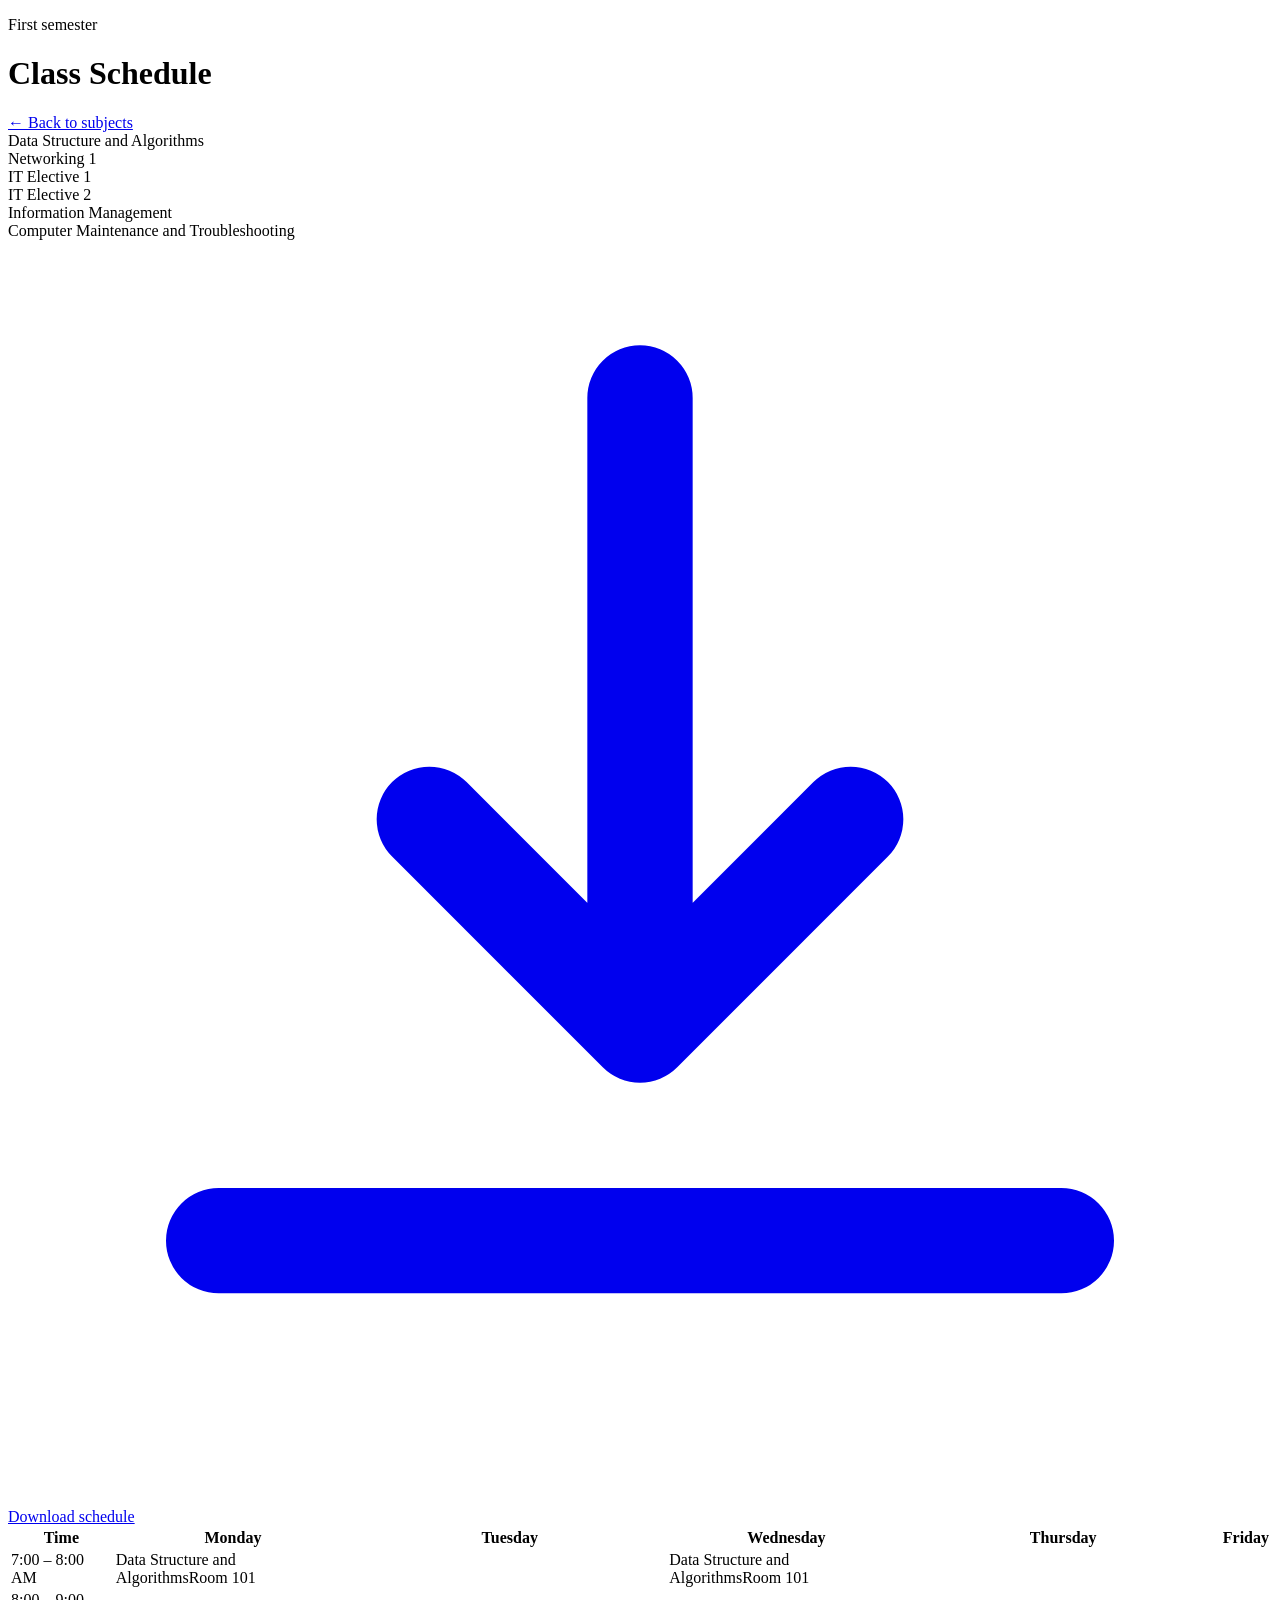
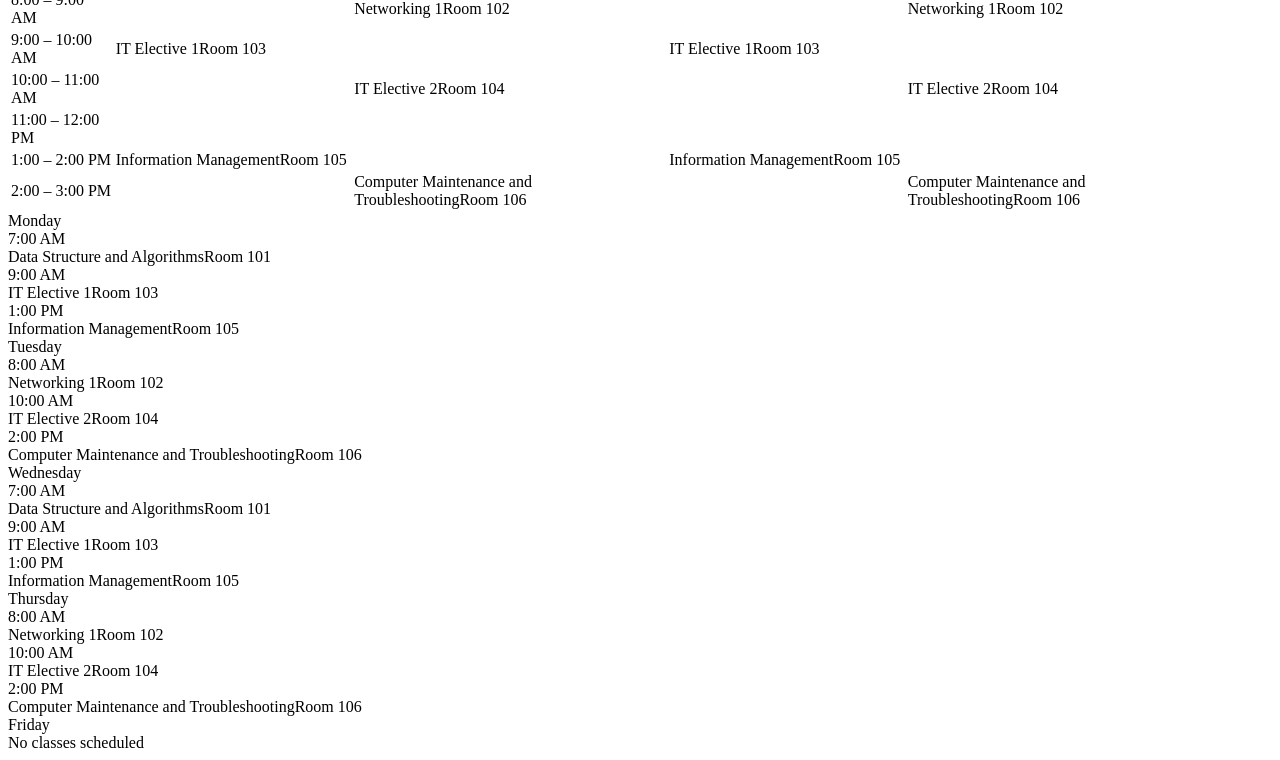
==== schedule.html @ fa20d4e5 "Add Google Fonts link to schedule.html" ====
<!DOCTYPE html>
<html lang="en">
<head>
<meta charset="UTF-8">
<meta name="viewport" content="width=device-width, initial-scale=1">
<title>Class Schedule</title>
  <link href="https://fonts.googleapis.com/css2?family=Bebas+Neue&family=VT323&display=swap" rel="stylesheet">
</head>
<body>

<div class="wrap">

  <div class="header">
    <div>
      <p class="eyebrow">First semester</p>
      <h1>Class Schedule</h1>
    </div>
    <a href="second-semester.html" class="back-link">← Back to subjects</a>
  </div>

  <div class="legend">
    <div class="legend-item"><span class="legend-swatch" style="background:#3E6FD9;"></span>Data Structure and Algorithms</div>
    <div class="legend-item"><span class="legend-swatch" style="background:#3F8F5C;"></span>Networking 1</div>
    <div class="legend-item"><span class="legend-swatch" style="background:#C2562B;"></span>IT Elective 1</div>
    <div class="legend-item"><span class="legend-swatch" style="background:#A4344A;"></span>IT Elective 2</div>
    <div class="legend-item"><span class="legend-swatch" style="background:#8A6D1F;"></span>Information Management</div>
    <div class="legend-item"><span class="legend-swatch" style="background:#6A4FB6;"></span>Computer Maintenance and Troubleshooting</div>
  </div>

  <a href="images/schedule.png" download class="btn-download btn-download-below">
    <svg viewBox="0 0 24 24" fill="none" stroke="currentColor" stroke-width="2">
      <path d="M12 3v12m0 0l-4-4m4 4l4-4M4 19h16" stroke-linecap="round" stroke-linejoin="round"/>
    </svg>
    Download schedule
  </a>

  <!-- ============ DESKTOP / TABLET: grid table ============ -->
  <div class="schedule-card desktop-schedule">
    <div class="schedule-scroll">
      <table class="schedule">
        <thead>
          <tr>
            <th>Time</th>
            <th>Monday</th>
            <th>Tuesday</th>
            <th>Wednesday</th>
            <th>Thursday</th>
            <th>Friday</th>
          </tr>
        </thead>
        <tbody>

          <tr>
            <td>7:00 – 8:00 AM</td>
            <td><div class="slot" style="--slot-color:rgba(62,111,217,0.12); --slot-border:#3E6FD9;"><span class="slot-name">Data Structure and Algorithms</span><span class="slot-room">Room 101</span></div></td>
            <td></td>
            <td><div class="slot" style="--slot-color:rgba(62,111,217,0.12); --slot-border:#3E6FD9;"><span class="slot-name">Data Structure and Algorithms</span><span class="slot-room">Room 101</span></div></td>
            <td></td>
            <td></td>
          </tr>

          <tr>
            <td>8:00 – 9:00 AM</td>
            <td></td>
            <td><div class="slot" style="--slot-color:rgba(63,143,92,0.12); --slot-border:#3F8F5C;"><span class="slot-name">Networking 1</span><span class="slot-room">Room 102</span></div></td>
            <td></td>
            <td><div class="slot" style="--slot-color:rgba(63,143,92,0.12); --slot-border:#3F8F5C;"><span class="slot-name">Networking 1</span><span class="slot-room">Room 102</span></div></td>
            <td></td>
          </tr>

          <tr>
            <td>9:00 – 10:00 AM</td>
            <td><div class="slot" style="--slot-color:rgba(194,86,43,0.12); --slot-border:#C2562B;"><span class="slot-name">IT Elective 1</span><span class="slot-room">Room 103</span></div></td>
            <td></td>
            <td><div class="slot" style="--slot-color:rgba(194,86,43,0.12); --slot-border:#C2562B;"><span class="slot-name">IT Elective 1</span><span class="slot-room">Room 103</span></div></td>
            <td></td>
            <td></td>
          </tr>

          <tr>
            <td>10:00 – 11:00 AM</td>
            <td></td>
            <td><div class="slot" style="--slot-color:rgba(164,52,74,0.12); --slot-border:#A4344A;"><span class="slot-name">IT Elective 2</span><span class="slot-room">Room 104</span></div></td>
            <td></td>
            <td><div class="slot" style="--slot-color:rgba(164,52,74,0.12); --slot-border:#A4344A;"><span class="slot-name">IT Elective 2</span><span class="slot-room">Room 104</span></div></td>
            <td></td>
          </tr>

          <tr>
            <td>11:00 – 12:00 PM</td>
            <td></td><td></td><td></td><td></td><td></td>
          </tr>

          <tr>
            <td>1:00 – 2:00 PM</td>
            <td><div class="slot" style="--slot-color:rgba(138,109,31,0.12); --slot-border:#8A6D1F;"><span class="slot-name">Information Management</span><span class="slot-room">Room 105</span></div></td>
            <td></td>
            <td><div class="slot" style="--slot-color:rgba(138,109,31,0.12); --slot-border:#8A6D1F;"><span class="slot-name">Information Management</span><span class="slot-room">Room 105</span></div></td>
            <td></td>
            <td></td>
          </tr>

          <tr>
            <td>2:00 – 3:00 PM</td>
            <td></td>
            <td><div class="slot" style="--slot-color:rgba(106,79,182,0.12); --slot-border:#6A4FB6;"><span class="slot-name">Computer Maintenance and Troubleshooting</span><span class="slot-room">Room 106</span></div></td>
            <td></td>
            <td><div class="slot" style="--slot-color:rgba(106,79,182,0.12); --slot-border:#6A4FB6;"><span class="slot-name">Computer Maintenance and Troubleshooting</span><span class="slot-room">Room 106</span></div></td>
            <td></td>
          </tr>

        </tbody>
      </table>
    </div>
  </div>

  <!-- ============ MOBILE: stacked day cards ============ -->
  <div class="mobile-schedule">

    <div class="day-card">
      <div class="day-card-header">Monday</div>
      <div class="day-card-body">
        <div class="day-slot-row">
          <span class="day-slot-time">7:00 AM</span>
          <div class="slot" style="--slot-color:rgba(62,111,217,0.12); --slot-border:#3E6FD9;"><span class="slot-name">Data Structure and Algorithms</span><span class="slot-room">Room 101</span></div>
        </div>
        <div class="day-slot-row">
          <span class="day-slot-time">9:00 AM</span>
          <div class="slot" style="--slot-color:rgba(194,86,43,0.12); --slot-border:#C2562B;"><span class="slot-name">IT Elective 1</span><span class="slot-room">Room 103</span></div>
        </div>
        <div class="day-slot-row">
          <span class="day-slot-time">1:00 PM</span>
          <div class="slot" style="--slot-color:rgba(138,109,31,0.12); --slot-border:#8A6D1F;"><span class="slot-name">Information Management</span><span class="slot-room">Room 105</span></div>
        </div>
      </div>
    </div>

    <div class="day-card">
      <div class="day-card-header">Tuesday</div>
      <div class="day-card-body">
        <div class="day-slot-row">
          <span class="day-slot-time">8:00 AM</span>
          <div class="slot" style="--slot-color:rgba(63,143,92,0.12); --slot-border:#3F8F5C;"><span class="slot-name">Networking 1</span><span class="slot-room">Room 102</span></div>
        </div>
        <div class="day-slot-row">
          <span class="day-slot-time">10:00 AM</span>
          <div class="slot" style="--slot-color:rgba(164,52,74,0.12); --slot-border:#A4344A;"><span class="slot-name">IT Elective 2</span><span class="slot-room">Room 104</span></div>
        </div>
        <div class="day-slot-row">
          <span class="day-slot-time">2:00 PM</span>
          <div class="slot" style="--slot-color:rgba(106,79,182,0.12); --slot-border:#6A4FB6;"><span class="slot-name">Computer Maintenance and Troubleshooting</span><span class="slot-room">Room 106</span></div>
        </div>
      </div>
    </div>

    <div class="day-card">
      <div class="day-card-header">Wednesday</div>
      <div class="day-card-body">
        <div class="day-slot-row">
          <span class="day-slot-time">7:00 AM</span>
          <div class="slot" style="--slot-color:rgba(62,111,217,0.12); --slot-border:#3E6FD9;"><span class="slot-name">Data Structure and Algorithms</span><span class="slot-room">Room 101</span></div>
        </div>
        <div class="day-slot-row">
          <span class="day-slot-time">9:00 AM</span>
          <div class="slot" style="--slot-color:rgba(194,86,43,0.12); --slot-border:#C2562B;"><span class="slot-name">IT Elective 1</span><span class="slot-room">Room 103</span></div>
        </div>
        <div class="day-slot-row">
          <span class="day-slot-time">1:00 PM</span>
          <div class="slot" style="--slot-color:rgba(138,109,31,0.12); --slot-border:#8A6D1F;"><span class="slot-name">Information Management</span><span class="slot-room">Room 105</span></div>
        </div>
      </div>
    </div>

    <div class="day-card">
      <div class="day-card-header">Thursday</div>
      <div class="day-card-body">
        <div class="day-slot-row">
          <span class="day-slot-time">8:00 AM</span>
          <div class="slot" style="--slot-color:rgba(63,143,92,0.12); --slot-border:#3F8F5C;"><span class="slot-name">Networking 1</span><span class="slot-room">Room 102</span></div>
        </div>
        <div class="day-slot-row">
          <span class="day-slot-time">10:00 AM</span>
          <div class="slot" style="--slot-color:rgba(164,52,74,0.12); --slot-border:#A4344A;"><span class="slot-name">IT Elective 2</span><span class="slot-room">Room 104</span></div>
        </div>
        <div class="day-slot-row">
          <span class="day-slot-time">2:00 PM</span>
          <div class="slot" style="--slot-color:rgba(106,79,182,0.12); --slot-border:#6A4FB6;"><span class="slot-name">Computer Maintenance and Troubleshooting</span><span class="slot-room">Room 106</span></div>
        </div>
      </div>
    </div>

    <div class="day-card">
      <div class="day-card-header">Friday</div>
      <div class="day-card-body">
        <div class="day-empty">No classes scheduled</div>
      </div>
    </div>

  </div>

</div>

</body>
</html>
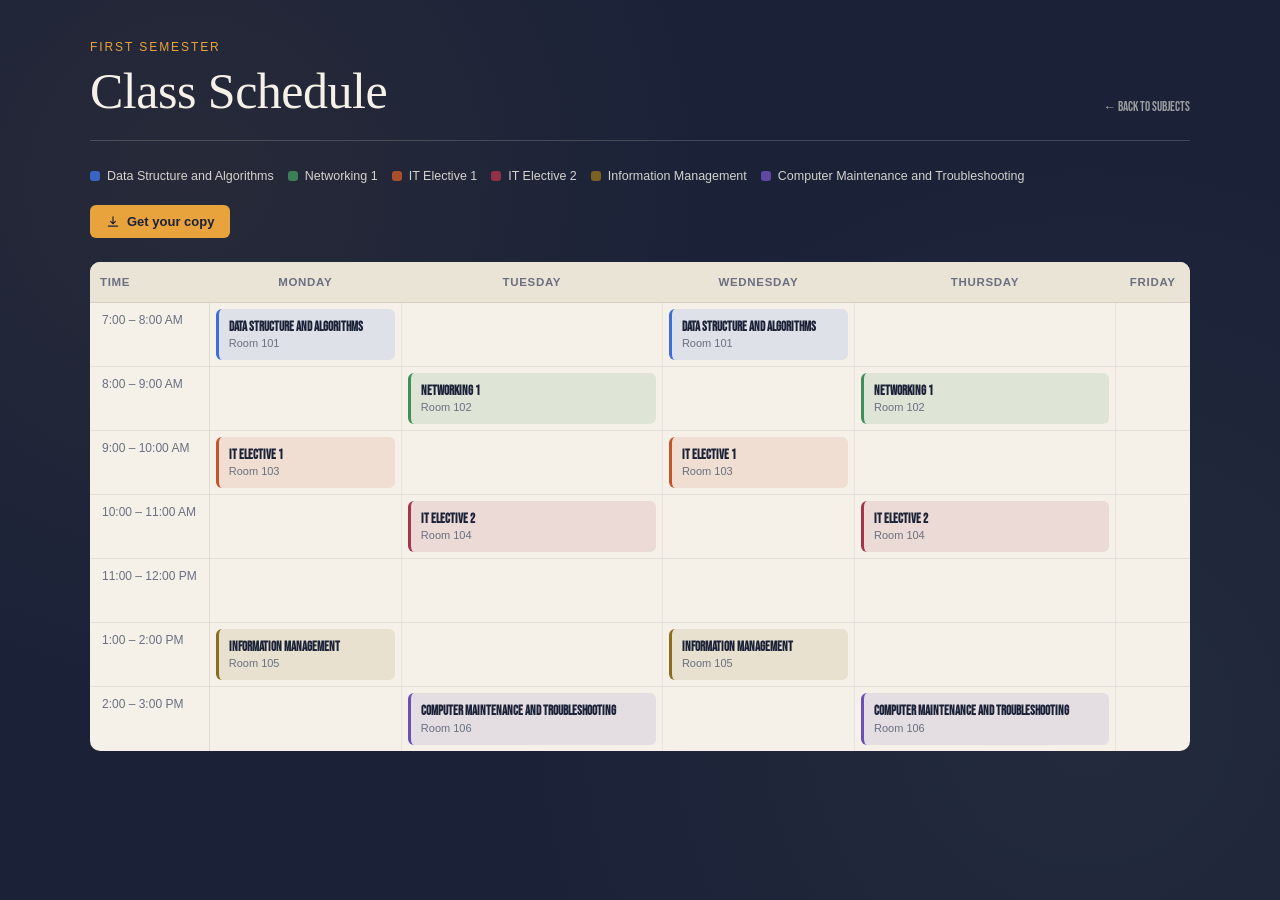
==== commit 8ca68d8e: "Change font family of back link in schedule.html Updated the font family of the back link in the sch" ====
--- a/schedule.html
+++ b/schedule.html
@@ -5,6 +5,7 @@
 <meta name="viewport" content="width=device-width, initial-scale=1">
 <title>Class Schedule</title>
   <link href="https://fonts.googleapis.com/css2?family=Bebas+Neue&family=VT323&display=swap" rel="stylesheet">
+  <link rel="stylesheet" href="schedule.css">
 </head>
 <body>
 
@@ -13,9 +14,9 @@
   <div class="header">
     <div>
       <p class="eyebrow">First semester</p>
-      <h1>Class Schedule</h1>
-    </div>
-    <a href="second-semester.html" class="back-link">← Back to subjects</a>
+      <h1 style="font-family: VT323;">Class Schedule</h1>
+    </div>
+    <a href="first-semester.html" class="back-link" style="font-family: Bebas Neue;">← Back to subjects</a>
   </div>
 
   <div class="legend">
@@ -31,7 +32,7 @@
     <svg viewBox="0 0 24 24" fill="none" stroke="currentColor" stroke-width="2">
       <path d="M12 3v12m0 0l-4-4m4 4l4-4M4 19h16" stroke-linecap="round" stroke-linejoin="round"/>
     </svg>
-    Download schedule
+    Get your copy
   </a>
 
   <!-- ============ DESKTOP / TABLET: grid table ============ -->
--- a/schedule.css
+++ b/schedule.css
@@ -0,0 +1,274 @@
+ :root {
+    --ink: #1B2238;
+    --paper: #F5F1E8;
+    --paper-dim: #EAE4D6;
+    --accent: #E8A33D;
+    --sage: #7A8B6F;
+    --text-dark: #1B2238;
+    --text-muted: #6B6F80;
+  }
+
+  * { box-sizing: border-box; }
+
+  body {
+    margin: 0;
+    background: var(--ink);
+    background-image:
+      radial-gradient(circle at 15% 20%, rgba(232,163,61,0.06), transparent 40%),
+      radial-gradient(circle at 85% 80%, rgba(122,139,111,0.08), transparent 45%);
+    font-family: 'Georgia', 'Times New Roman', serif;
+    color: var(--paper);
+    min-height: 100vh;
+    padding: 40px 20px 60px;
+  }
+
+  .wrap {
+    max-width: 1100px;
+    margin: 0 auto;
+  }
+
+  .header {
+    display: flex;
+    justify-content: space-between;
+    align-items: flex-end;
+    border-bottom: 1px solid rgba(245,241,232,0.18);
+    padding-bottom: 20px;
+    margin-bottom: 28px;
+    flex-wrap: wrap;
+    gap: 14px;
+  }
+
+  .eyebrow {
+    font-family: 'Helvetica Neue', Arial, sans-serif;
+    font-size: 12px;
+    letter-spacing: 0.16em;
+    text-transform: uppercase;
+    color: var(--accent);
+    margin: 0 0 8px;
+  }
+
+  h1 {
+    font-size: 50px;
+    font-weight: 400;
+    margin: 0;
+    letter-spacing: -0.01em;
+  }
+
+  .back-link {
+    font-family: 'Helvetica Neue', Arial, sans-serif;
+    font-size: 13px;
+    color: var(--paper);
+    opacity: 0.6;
+    text-decoration: none;
+    border-bottom: 1px solid transparent;
+    transition: opacity 0.2s ease, border-color 0.2s ease;
+    white-space: nowrap;
+    padding-bottom: 4px;
+  }
+  .back-link:hover { opacity: 1; border-color: var(--paper); }
+
+  .btn-download-below {
+    margin-bottom: 24px;
+  }
+
+  .btn-download {
+    font-family: 'Helvetica Neue', Arial, sans-serif;
+    font-size: 13px;
+    font-weight: 600;
+    background: var(--accent);
+    color: var(--ink);
+    border: none;
+    border-radius: 6px;
+    padding: 9px 16px;
+    cursor: pointer;
+    display: inline-flex;
+    align-items: center;
+    gap: 7px;
+    text-decoration: none;
+    transition: transform 0.15s ease;
+  }
+  .btn-download:hover { transform: translateY(-1px); }
+
+  .btn-download svg {
+    width: 14px;
+    height: 14px;
+    flex-shrink: 0;
+  }
+
+  .legend {
+    display: flex;
+    flex-wrap: wrap;
+    gap: 14px;
+    margin-bottom: 22px;
+    font-family: 'Helvetica Neue', Arial, sans-serif;
+    font-size: 12.5px;
+  }
+
+  .legend-item {
+    display: flex;
+    align-items: center;
+    gap: 7px;
+    color: var(--paper);
+    opacity: 0.85;
+  }
+
+  .legend-swatch {
+    width: 10px;
+    height: 10px;
+    border-radius: 3px;
+    flex-shrink: 0;
+  }
+
+  .slot {
+    border-radius: 6px;
+    padding: 8px 10px;
+    display: flex;
+    flex-direction: column;
+    justify-content: center;
+    gap: 2px;
+    background: var(--slot-color, rgba(122,139,111,0.15));
+    border-left: 3px solid var(--slot-border, var(--sage));
+  }
+
+  .slot-name {
+    font-size: 12.5px;
+    font-weight: 600;
+    color: var(--text-dark);
+    line-height: 1.25;
+   font-family: Bebas Neue;
+  }
+
+  .slot-room {
+    font-size: 11px;
+    color: var(--text-muted);
+  }
+
+  .schedule-card {
+    background: var(--paper);
+    border-radius: 10px;
+    overflow: hidden;
+    color: var(--text-dark);
+  }
+
+  .schedule-scroll {
+    overflow-x: auto;
+  }
+
+  table.schedule {
+    width: 100%;
+    border-collapse: collapse;
+    min-width: 700px;
+    font-family: 'Helvetica Neue', Arial, sans-serif;
+  }
+
+  table.schedule thead th {
+    background: var(--paper-dim);
+    font-size: 11.5px;
+    letter-spacing: 0.06em;
+    text-transform: uppercase;
+    color: var(--text-muted);
+    font-weight: 600;
+    text-align: center;
+    padding: 14px 10px;
+    border-bottom: 1px solid rgba(27,34,56,0.1);
+  }
+
+  table.schedule thead th:first-child {
+    text-align: left;
+    width: 110px;
+  }
+
+  table.schedule tbody td {
+    border-bottom: 1px solid rgba(27,34,56,0.08);
+    border-right: 1px solid rgba(27,34,56,0.06);
+    padding: 6px;
+    vertical-align: top;
+    height: 64px;
+  }
+
+  table.schedule tbody td:first-child {
+    font-size: 12px;
+    color: var(--text-muted);
+    white-space: nowrap;
+    padding: 10px 12px;
+    border-right: 1px solid rgba(27,34,56,0.1);
+  }
+
+  table.schedule tbody tr:last-child td { border-bottom: none; }
+  table.schedule tbody td:last-child { border-right: none; }
+  table.schedule .slot { height: 100%; }
+
+  .mobile-schedule { display: none; }
+
+  .day-card {
+    background: var(--paper);
+    border-radius: 10px;
+    overflow: hidden;
+    color: var(--text-dark);
+    margin-bottom: 16px;
+  }
+
+  .day-card-header {
+    background: var(--paper-dim);
+    font-family: 'Helvetica Neue', Arial, sans-serif;
+    font-size: 13px;
+    font-weight: 700;
+    letter-spacing: 0.04em;
+    text-transform: uppercase;
+    color: var(--text-dark);
+    padding: 12px 16px;
+  }
+
+  .day-card-body {
+    padding: 12px;
+    display: flex;
+    flex-direction: column;
+    gap: 8px;
+  }
+
+  .day-slot-row {
+    display: flex;
+    align-items: stretch;
+    gap: 10px;
+  }
+
+  .day-slot-time {
+    font-family: 'Helvetica Neue', Arial, sans-serif;
+    font-size: 11.5px;
+    color: var(--text-muted);
+    width: 78px;
+    flex-shrink: 0;
+    display: flex;
+    align-items: center;
+  }
+
+  .day-slot-row .slot { flex: 1; }
+
+  .day-empty {
+    font-family: 'Helvetica Neue', Arial, sans-serif;
+    font-size: 12.5px;
+    color: var(--text-muted);
+    opacity: 0.7;
+    padding: 6px 4px;
+    font-style: italic;
+  }
+
+  @media (max-width: 900px) {
+    h1 { font-size: 28px; }
+    .wrap { max-width: 100%; }
+  }
+
+  @media (max-width: 700px) {
+    body { padding: 28px 14px 48px; }
+    .header { flex-direction: column; align-items: flex-start; }
+    h1 { font-size: 24px; }
+    .legend { font-size: 11.5px; gap: 10px 14px; }
+
+    .desktop-schedule { display: none; }
+    .mobile-schedule { display: block; }
+  }
+
+  @media (max-width: 380px) {
+    .day-slot-time { width: 64px; font-size: 11px; }
+    .slot-name { font-size: 12px; }
+  }
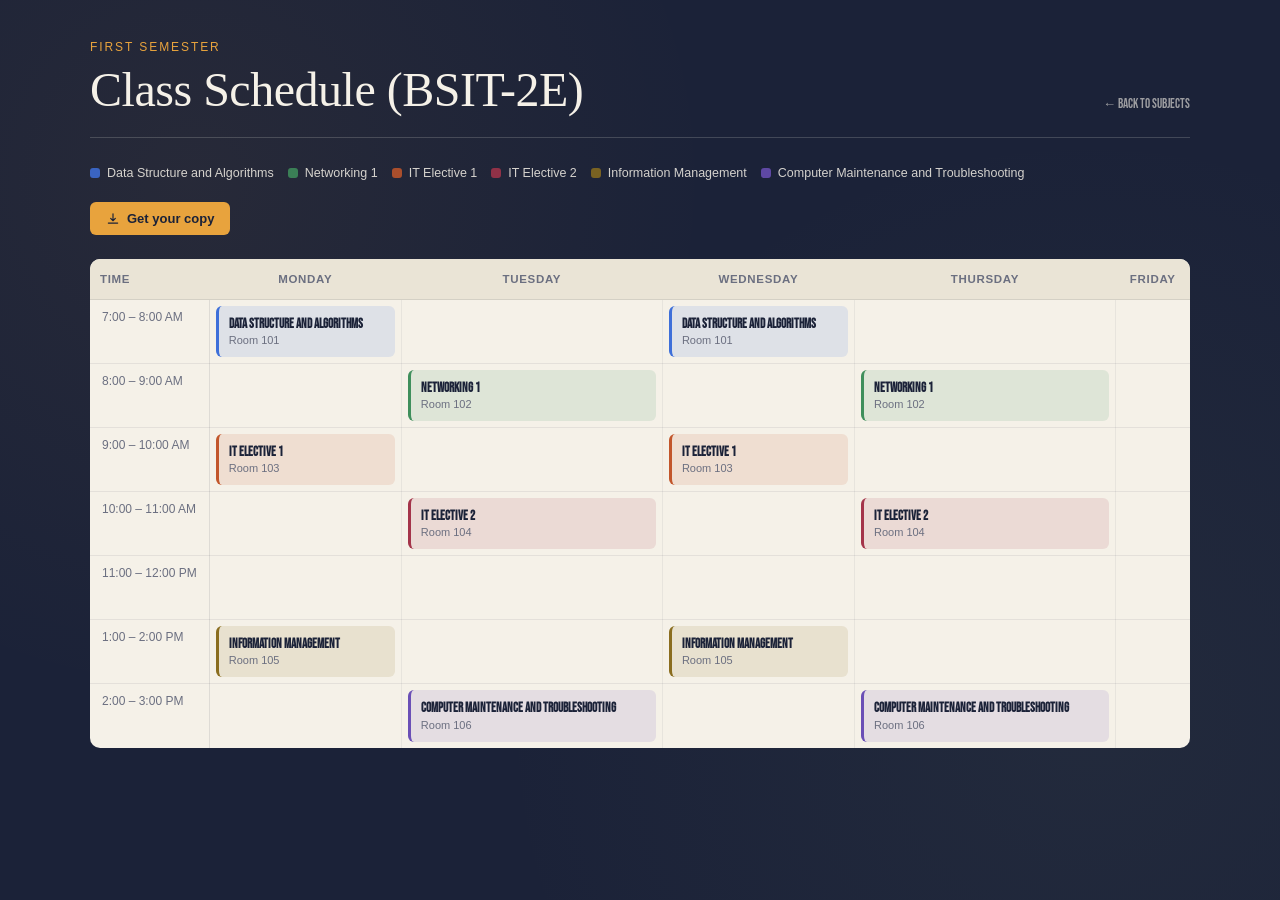
==== commit 350ebefd: "Increase font size for class schedule header" ====
--- a/schedule.html
+++ b/schedule.html
@@ -14,7 +14,7 @@
   <div class="header">
     <div>
       <p class="eyebrow">First semester</p>
-      <h1 style="font-family: VT323;">Class Schedule</h1>
+      <h1 style="font-family: VT323; font-size: 48px">Class Schedule (BSIT-2E)</h1>
     </div>
     <a href="first-semester.html" class="back-link" style="font-family: Bebas Neue;">← Back to subjects</a>
   </div>
--- a/schedule.css
+++ b/schedule.css
@@ -48,7 +48,7 @@
   }
 
   h1 {
-    font-size: 50px;
+    font-size: 100px;
     font-weight: 400;
     margin: 0;
     letter-spacing: -0.01em;
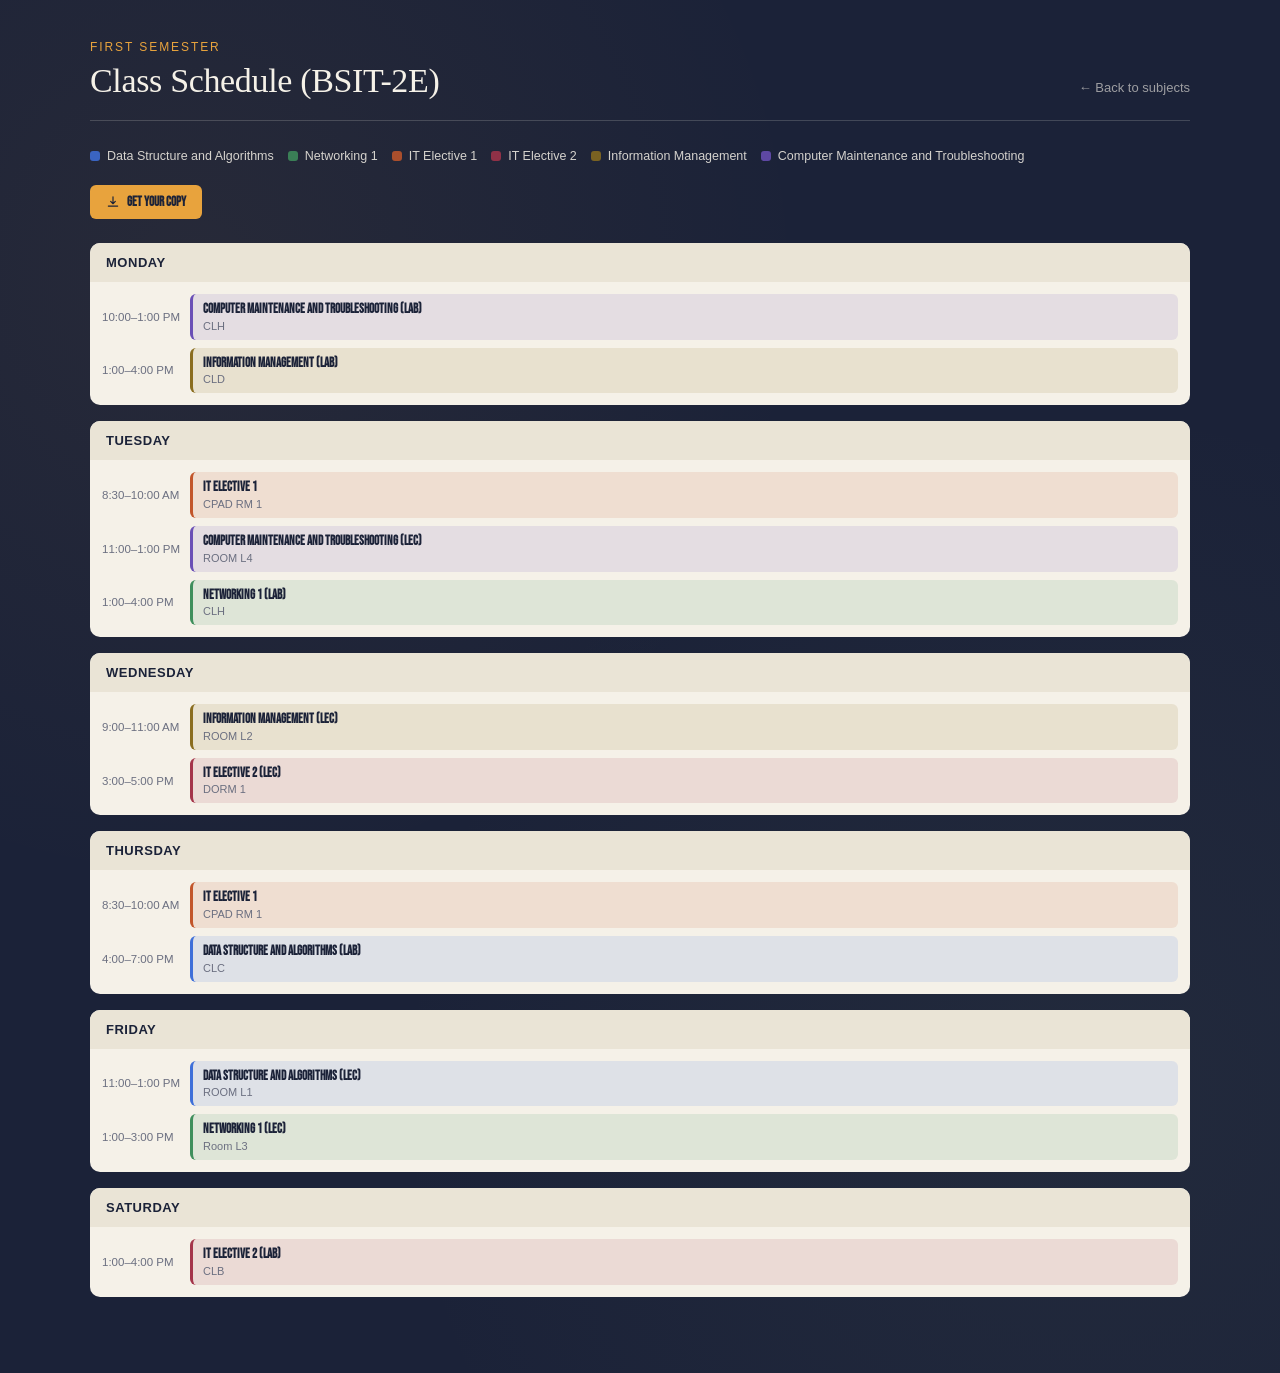
==== commit f6105f2d: "Remove HTMLEOF from schedule.html" ====
--- a/schedule.html
+++ b/schedule.html
@@ -4,8 +4,8 @@
 <meta charset="UTF-8">
 <meta name="viewport" content="width=device-width, initial-scale=1">
 <title>Class Schedule</title>
-  <link href="https://fonts.googleapis.com/css2?family=Bebas+Neue&family=VT323&display=swap" rel="stylesheet">
-  <link rel="stylesheet" href="schedule.css">
+<link href="https://fonts.googleapis.com/css2?family=Bebas+Neue&family=VT323&display=swap" rel="stylesheet">
+<link rel="stylesheet" href="schedule.css">
 </head>
 <body>
 
@@ -14,9 +14,9 @@
   <div class="header">
     <div>
       <p class="eyebrow">First semester</p>
-      <h1 style="font-family: VT323; font-size: 48px">Class Schedule (BSIT-2E)</h1>
+      <h1>Class Schedule (BSIT-2E)</h1>
     </div>
-    <a href="first-semester.html" class="back-link" style="font-family: Bebas Neue;">← Back to subjects</a>
+    <a href="first-semester.html" class="back-link">← Back to subjects</a>
   </div>
 
   <div class="legend">
@@ -35,103 +35,18 @@
     Get your copy
   </a>
 
-  <!-- ============ DESKTOP / TABLET: grid table ============ -->
-  <div class="schedule-card desktop-schedule">
-    <div class="schedule-scroll">
-      <table class="schedule">
-        <thead>
-          <tr>
-            <th>Time</th>
-            <th>Monday</th>
-            <th>Tuesday</th>
-            <th>Wednesday</th>
-            <th>Thursday</th>
-            <th>Friday</th>
-          </tr>
-        </thead>
-        <tbody>
-
-          <tr>
-            <td>7:00 – 8:00 AM</td>
-            <td><div class="slot" style="--slot-color:rgba(62,111,217,0.12); --slot-border:#3E6FD9;"><span class="slot-name">Data Structure and Algorithms</span><span class="slot-room">Room 101</span></div></td>
-            <td></td>
-            <td><div class="slot" style="--slot-color:rgba(62,111,217,0.12); --slot-border:#3E6FD9;"><span class="slot-name">Data Structure and Algorithms</span><span class="slot-room">Room 101</span></div></td>
-            <td></td>
-            <td></td>
-          </tr>
-
-          <tr>
-            <td>8:00 – 9:00 AM</td>
-            <td></td>
-            <td><div class="slot" style="--slot-color:rgba(63,143,92,0.12); --slot-border:#3F8F5C;"><span class="slot-name">Networking 1</span><span class="slot-room">Room 102</span></div></td>
-            <td></td>
-            <td><div class="slot" style="--slot-color:rgba(63,143,92,0.12); --slot-border:#3F8F5C;"><span class="slot-name">Networking 1</span><span class="slot-room">Room 102</span></div></td>
-            <td></td>
-          </tr>
-
-          <tr>
-            <td>9:00 – 10:00 AM</td>
-            <td><div class="slot" style="--slot-color:rgba(194,86,43,0.12); --slot-border:#C2562B;"><span class="slot-name">IT Elective 1</span><span class="slot-room">Room 103</span></div></td>
-            <td></td>
-            <td><div class="slot" style="--slot-color:rgba(194,86,43,0.12); --slot-border:#C2562B;"><span class="slot-name">IT Elective 1</span><span class="slot-room">Room 103</span></div></td>
-            <td></td>
-            <td></td>
-          </tr>
-
-          <tr>
-            <td>10:00 – 11:00 AM</td>
-            <td></td>
-            <td><div class="slot" style="--slot-color:rgba(164,52,74,0.12); --slot-border:#A4344A;"><span class="slot-name">IT Elective 2</span><span class="slot-room">Room 104</span></div></td>
-            <td></td>
-            <td><div class="slot" style="--slot-color:rgba(164,52,74,0.12); --slot-border:#A4344A;"><span class="slot-name">IT Elective 2</span><span class="slot-room">Room 104</span></div></td>
-            <td></td>
-          </tr>
-
-          <tr>
-            <td>11:00 – 12:00 PM</td>
-            <td></td><td></td><td></td><td></td><td></td>
-          </tr>
-
-          <tr>
-            <td>1:00 – 2:00 PM</td>
-            <td><div class="slot" style="--slot-color:rgba(138,109,31,0.12); --slot-border:#8A6D1F;"><span class="slot-name">Information Management</span><span class="slot-room">Room 105</span></div></td>
-            <td></td>
-            <td><div class="slot" style="--slot-color:rgba(138,109,31,0.12); --slot-border:#8A6D1F;"><span class="slot-name">Information Management</span><span class="slot-room">Room 105</span></div></td>
-            <td></td>
-            <td></td>
-          </tr>
-
-          <tr>
-            <td>2:00 – 3:00 PM</td>
-            <td></td>
-            <td><div class="slot" style="--slot-color:rgba(106,79,182,0.12); --slot-border:#6A4FB6;"><span class="slot-name">Computer Maintenance and Troubleshooting</span><span class="slot-room">Room 106</span></div></td>
-            <td></td>
-            <td><div class="slot" style="--slot-color:rgba(106,79,182,0.12); --slot-border:#6A4FB6;"><span class="slot-name">Computer Maintenance and Troubleshooting</span><span class="slot-room">Room 106</span></div></td>
-            <td></td>
-          </tr>
-
-        </tbody>
-      </table>
-    </div>
-  </div>
-
-  <!-- ============ MOBILE: stacked day cards ============ -->
-  <div class="mobile-schedule">
+  <div class="days-grid">
 
     <div class="day-card">
       <div class="day-card-header">Monday</div>
       <div class="day-card-body">
         <div class="day-slot-row">
-          <span class="day-slot-time">7:00 AM</span>
-          <div class="slot" style="--slot-color:rgba(62,111,217,0.12); --slot-border:#3E6FD9;"><span class="slot-name">Data Structure and Algorithms</span><span class="slot-room">Room 101</span></div>
+          <span class="day-slot-time">10:00–1:00 PM</span>
+          <div class="slot" style="--slot-color:rgba(106,79,182,0.12);--slot-border:#6A4FB6;"><span class="slot-name">Computer Maintenance and Troubleshooting (LAB)</span><span class="slot-room">CLH</span></div>
         </div>
         <div class="day-slot-row">
-          <span class="day-slot-time">9:00 AM</span>
-          <div class="slot" style="--slot-color:rgba(194,86,43,0.12); --slot-border:#C2562B;"><span class="slot-name">IT Elective 1</span><span class="slot-room">Room 103</span></div>
-        </div>
-        <div class="day-slot-row">
-          <span class="day-slot-time">1:00 PM</span>
-          <div class="slot" style="--slot-color:rgba(138,109,31,0.12); --slot-border:#8A6D1F;"><span class="slot-name">Information Management</span><span class="slot-room">Room 105</span></div>
+          <span class="day-slot-time">1:00–4:00 PM</span>
+          <div class="slot" style="--slot-color:rgba(138,109,31,0.12);--slot-border:#8A6D1F;"><span class="slot-name">Information Management (LAB)</span><span class="slot-room">CLD</span></div>
         </div>
       </div>
     </div>
@@ -140,16 +55,16 @@
       <div class="day-card-header">Tuesday</div>
       <div class="day-card-body">
         <div class="day-slot-row">
-          <span class="day-slot-time">8:00 AM</span>
-          <div class="slot" style="--slot-color:rgba(63,143,92,0.12); --slot-border:#3F8F5C;"><span class="slot-name">Networking 1</span><span class="slot-room">Room 102</span></div>
+          <span class="day-slot-time">8:30–10:00 AM</span>
+          <div class="slot" style="--slot-color:rgba(194,86,43,0.12);--slot-border:#C2562B;"><span class="slot-name">IT Elective 1</span><span class="slot-room">CPAD RM 1</span></div>
         </div>
         <div class="day-slot-row">
-          <span class="day-slot-time">10:00 AM</span>
-          <div class="slot" style="--slot-color:rgba(164,52,74,0.12); --slot-border:#A4344A;"><span class="slot-name">IT Elective 2</span><span class="slot-room">Room 104</span></div>
+          <span class="day-slot-time">11:00–1:00 PM</span>
+          <div class="slot" style="--slot-color:rgba(106,79,182,0.12);--slot-border:#6A4FB6;"><span class="slot-name">Computer Maintenance and Troubleshooting (LEC)</span><span class="slot-room">ROOM L4</span></div>
         </div>
         <div class="day-slot-row">
-          <span class="day-slot-time">2:00 PM</span>
-          <div class="slot" style="--slot-color:rgba(106,79,182,0.12); --slot-border:#6A4FB6;"><span class="slot-name">Computer Maintenance and Troubleshooting</span><span class="slot-room">Room 106</span></div>
+          <span class="day-slot-time">1:00–4:00 PM</span>
+          <div class="slot" style="--slot-color:rgba(63,143,92,0.12);--slot-border:#3F8F5C;"><span class="slot-name">Networking 1 (LAB)</span><span class="slot-room">CLH</span></div>
         </div>
       </div>
     </div>
@@ -158,16 +73,12 @@
       <div class="day-card-header">Wednesday</div>
       <div class="day-card-body">
         <div class="day-slot-row">
-          <span class="day-slot-time">7:00 AM</span>
-          <div class="slot" style="--slot-color:rgba(62,111,217,0.12); --slot-border:#3E6FD9;"><span class="slot-name">Data Structure and Algorithms</span><span class="slot-room">Room 101</span></div>
+          <span class="day-slot-time">9:00–11:00 AM</span>
+          <div class="slot" style="--slot-color:rgba(138,109,31,0.12);--slot-border:#8A6D1F;"><span class="slot-name">Information Management (LEC)</span><span class="slot-room">ROOM L2</span></div>
         </div>
         <div class="day-slot-row">
-          <span class="day-slot-time">9:00 AM</span>
-          <div class="slot" style="--slot-color:rgba(194,86,43,0.12); --slot-border:#C2562B;"><span class="slot-name">IT Elective 1</span><span class="slot-room">Room 103</span></div>
-        </div>
-        <div class="day-slot-row">
-          <span class="day-slot-time">1:00 PM</span>
-          <div class="slot" style="--slot-color:rgba(138,109,31,0.12); --slot-border:#8A6D1F;"><span class="slot-name">Information Management</span><span class="slot-room">Room 105</span></div>
+          <span class="day-slot-time">3:00–5:00 PM</span>
+          <div class="slot" style="--slot-color:rgba(164,52,74,0.12);--slot-border:#A4344A;"><span class="slot-name">IT Elective 2 (LEC)</span><span class="slot-room">DORM 1</span></div>
         </div>
       </div>
     </div>
@@ -176,16 +87,12 @@
       <div class="day-card-header">Thursday</div>
       <div class="day-card-body">
         <div class="day-slot-row">
-          <span class="day-slot-time">8:00 AM</span>
-          <div class="slot" style="--slot-color:rgba(63,143,92,0.12); --slot-border:#3F8F5C;"><span class="slot-name">Networking 1</span><span class="slot-room">Room 102</span></div>
+          <span class="day-slot-time">8:30–10:00 AM</span>
+          <div class="slot" style="--slot-color:rgba(194,86,43,0.12);--slot-border:#C2562B;"><span class="slot-name">IT Elective 1</span><span class="slot-room">CPAD RM 1</span></div>
         </div>
         <div class="day-slot-row">
-          <span class="day-slot-time">10:00 AM</span>
-          <div class="slot" style="--slot-color:rgba(164,52,74,0.12); --slot-border:#A4344A;"><span class="slot-name">IT Elective 2</span><span class="slot-room">Room 104</span></div>
-        </div>
-        <div class="day-slot-row">
-          <span class="day-slot-time">2:00 PM</span>
-          <div class="slot" style="--slot-color:rgba(106,79,182,0.12); --slot-border:#6A4FB6;"><span class="slot-name">Computer Maintenance and Troubleshooting</span><span class="slot-room">Room 106</span></div>
+          <span class="day-slot-time">4:00–7:00 PM</span>
+          <div class="slot" style="--slot-color:rgba(62,111,217,0.12);--slot-border:#3E6FD9;"><span class="slot-name">Data Structure and Algorithms (LAB)</span><span class="slot-room">CLC</span></div>
         </div>
       </div>
     </div>
@@ -193,7 +100,24 @@
     <div class="day-card">
       <div class="day-card-header">Friday</div>
       <div class="day-card-body">
-        <div class="day-empty">No classes scheduled</div>
+        <div class="day-slot-row">
+          <span class="day-slot-time">11:00–1:00 PM</span>
+          <div class="slot" style="--slot-color:rgba(62,111,217,0.12);--slot-border:#3E6FD9;"><span class="slot-name">Data Structure and Algorithms (LEC)</span><span class="slot-room">ROOM L1</span></div>
+        </div>
+        <div class="day-slot-row">
+          <span class="day-slot-time">1:00–3:00 PM</span>
+          <div class="slot" style="--slot-color:rgba(63,143,92,0.12);--slot-border:#3F8F5C;"><span class="slot-name">Networking 1 (LEC)</span><span class="slot-room">Room L3</span></div>
+        </div>
+      </div>
+    </div>
+
+    <div class="day-card">
+      <div class="day-card-header">Saturday</div>
+      <div class="day-card-body">
+        <div class="day-slot-row">
+          <span class="day-slot-time">1:00–4:00 PM</span>
+          <div class="slot" style="--slot-color:rgba(164,52,74,0.12);--slot-border:#A4344A;"><span class="slot-name">IT Elective 2 (LAB)</span><span class="slot-room">CLB</span></div>
+        </div>
       </div>
     </div>
 
--- a/schedule.css
+++ b/schedule.css
@@ -48,7 +48,7 @@
   }
 
   h1 {
-    font-size: 100px;
+    font-size: 34px;
     font-weight: 400;
     margin: 0;
     letter-spacing: -0.01em;
@@ -72,7 +72,7 @@
   }
 
   .btn-download {
-    font-family: 'Helvetica Neue', Arial, sans-serif;
+    font-family: Bebas Neue;
     font-size: 13px;
     font-weight: 600;
     background: var(--accent);
@@ -141,6 +141,7 @@
   .slot-room {
     font-size: 11px;
     color: var(--text-muted);
+   font-family: sans-serif;
   }
 
   .schedule-card {
